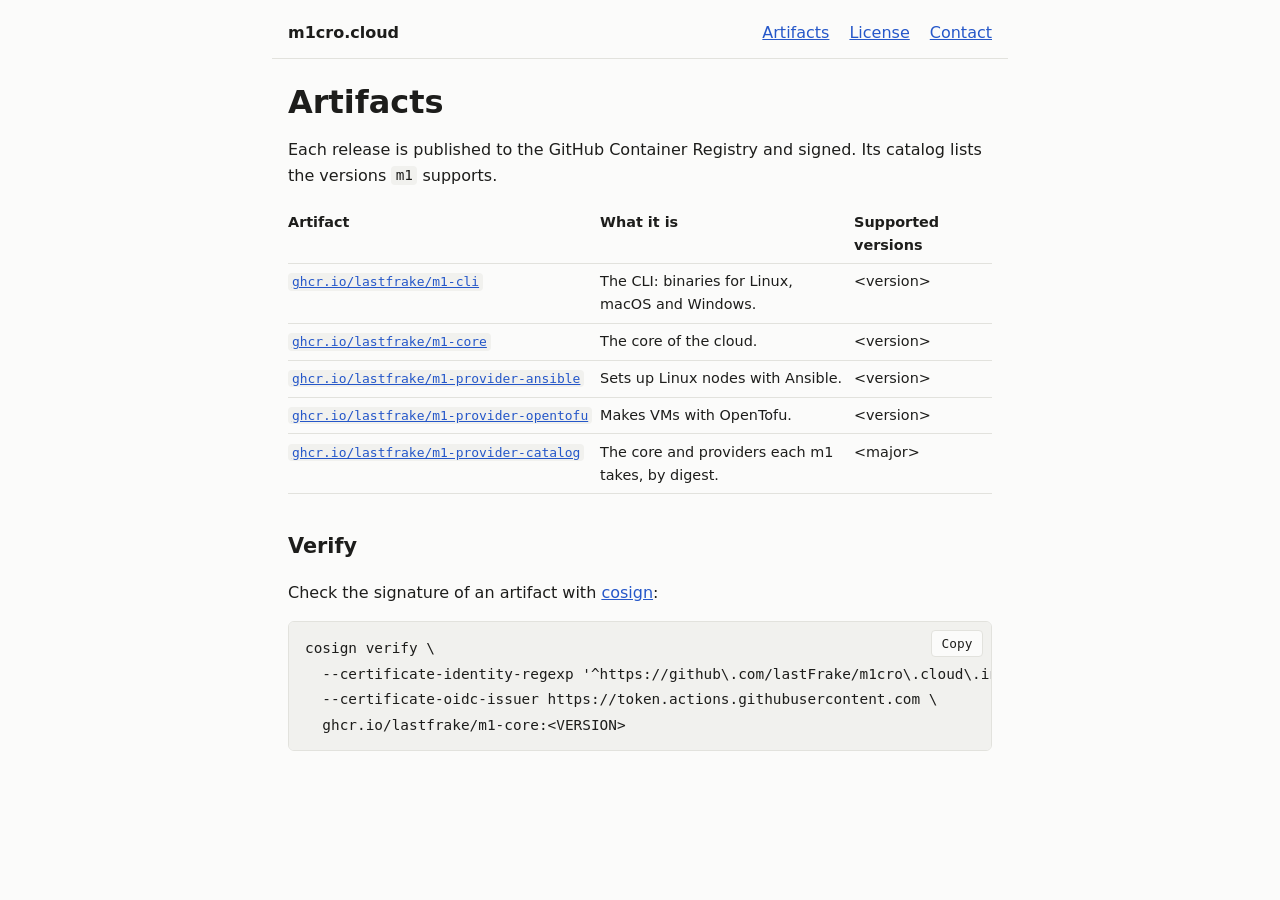
==== artifacts/index.html @ 774c159e "Publish the site" ====
<!doctype html>
<html lang="en">
  <head>
    <meta charset="utf-8" />
    <meta name="viewport" content="width=device-width, initial-scale=1" />
    <title>Artifacts · m1cro.cloud</title>
    <meta name="description" content="What a release of m1cro.cloud publishes, in the registry." />
    <link rel="stylesheet" href="/style.css" />
  </head>
  <body>
    <header>
      <a class="brand" href="/">m1cro.cloud</a>
      <nav>
        <a href="/artifacts/">Artifacts</a>
        <a href="/license/">License</a>
        <a href="/contact/">Contact</a>
      </nav>
    </header>
    <main>
<h1>Artifacts</h1>
<p>
  Each release is published to the GitHub Container Registry and signed. Its catalog lists the versions <code>m1</code>
  supports.
</p>
<table>
  <tr><th>Artifact</th><th>What it is</th><th>Supported versions</th></tr>
  <tr><td><a href="https://github.com/users/lastFrake/packages/container/package/m1-cli"><code>ghcr.io/lastfrake/m1-cli</code></a></td><td>The CLI: binaries for Linux, macOS and Windows.</td><td>&lt;version&gt;</td></tr>
  <tr><td><a href="https://github.com/users/lastFrake/packages/container/package/m1-core"><code>ghcr.io/lastfrake/m1-core</code></a></td><td>The core of the cloud.</td><td>&lt;version&gt;</td></tr>
  <tr><td><a href="https://github.com/users/lastFrake/packages/container/package/m1-provider-ansible"><code>ghcr.io/lastfrake/m1-provider-ansible</code></a></td><td>Sets up Linux nodes with Ansible.</td><td>&lt;version&gt;</td></tr>
  <tr><td><a href="https://github.com/users/lastFrake/packages/container/package/m1-provider-opentofu"><code>ghcr.io/lastfrake/m1-provider-opentofu</code></a></td><td>Makes VMs with OpenTofu.</td><td>&lt;version&gt;</td></tr>
  <tr><td><a href="https://github.com/users/lastFrake/packages/container/package/m1-provider-catalog"><code>ghcr.io/lastfrake/m1-provider-catalog</code></a></td><td>The core and providers each m1 takes, by digest.</td><td>&lt;major&gt;</td></tr>
</table>

<h2>Verify</h2>
<p>Check the signature of an artifact with <a href="https://docs.sigstore.dev/cosign/">cosign</a>:</p>
<pre class="cmd"><code>cosign verify \
  --certificate-identity-regexp '^https://github\.com/lastFrake/m1cro\.cloud\.internal/\.github/workflows/publish\.yml@refs/tags/' \
  --certificate-oidc-issuer https://token.actions.githubusercontent.com \
  ghcr.io/lastfrake/m1-core:&lt;VERSION&gt;</code></pre>

    </main>
    <script>
      // A copy button on each command.
      for (const pre of document.querySelectorAll('pre.cmd')) {
        const button = document.createElement('button')
        button.type = 'button'
        button.className = 'copy'
        button.textContent = 'Copy'
        button.addEventListener('click', async () => {
          await navigator.clipboard.writeText(pre.querySelector('code').textContent)
          button.textContent = 'Copied'
          setTimeout(() => (button.textContent = 'Copy'), 1500)
        })
        pre.append(button)
      }
    </script>
  </body>
</html>
---- style.css ----
:root {
  --bg: #fbfbfa;
  --fg: #1d1d1b;
  --muted: #5f5f5a;
  --line: #e2e2dd;
  --code-bg: #f1f1ee;
  --accent: #2557c9;
  color-scheme: light dark;
}
@media (prefers-color-scheme: dark) {
  :root {
    --bg: #161615;
    --fg: #e9e9e4;
    --muted: #a3a39c;
    --line: #2e2e2b;
    --code-bg: #20201e;
    --accent: #7ea2ff;
  }
}
* {
  box-sizing: border-box;
}
body {
  margin: 0;
  background: var(--bg);
  color: var(--fg);
  font: 16px/1.6 system-ui, -apple-system, 'Segoe UI', Roboto, sans-serif;
}
header,
main {
  max-width: 46rem;
  margin: 0 auto;
  padding: 0 16px;
}
header {
  display: flex;
  flex-wrap: wrap;
  gap: 0.5rem 1.25rem;
  align-items: baseline;
  justify-content: space-between;
  padding-top: 1.25rem;
  padding-bottom: 0.75rem;
  border-bottom: 1px solid var(--line);
}
nav {
  display: flex;
  gap: 1.25rem;
}
.brand {
  font-weight: 700;
  color: var(--fg);
  text-decoration: none;
}
main {
  padding-bottom: 3rem;
}
a {
  color: var(--accent);
}
h1 {
  font-size: 2rem;
  line-height: 1.2;
  margin: 1.5rem 0 1rem;
}
h2 {
  font-size: 1.3rem;
  margin: 2.25rem 0 0.5rem;
}
.lead {
  font-size: 1.15rem;
}
.muted {
  color: var(--muted);
}
code {
  font: 0.9em ui-monospace, 'Cascadia Code', Menlo, Consolas, monospace;
  background: var(--code-bg);
  padding: 0.1em 0.3em;
  border-radius: 4px;
}
pre {
  position: relative;
  background: var(--code-bg);
  border: 1px solid var(--line);
  border-radius: 6px;
  padding: 0.8rem 1rem;
  overflow-x: auto;
}
pre code {
  background: none;
  padding: 0;
}
pre.cmd {
  padding-right: 4.5rem;
}
.copy {
  position: absolute;
  top: 0.5rem;
  right: 0.5rem;
  font: inherit;
  font-size: 0.8rem;
  padding: 0.15rem 0.6rem;
  border: 1px solid var(--line);
  border-radius: 4px;
  background: var(--bg);
  color: var(--fg);
  cursor: pointer;
}
table {
  width: 100%;
  border-collapse: collapse;
  font-size: 0.9rem;
}
th,
td {
  text-align: left;
  vertical-align: top;
  padding: 0.4rem 0.5rem 0.4rem 0;
  border-bottom: 1px solid var(--line);
}
td code {
  white-space: nowrap;
}
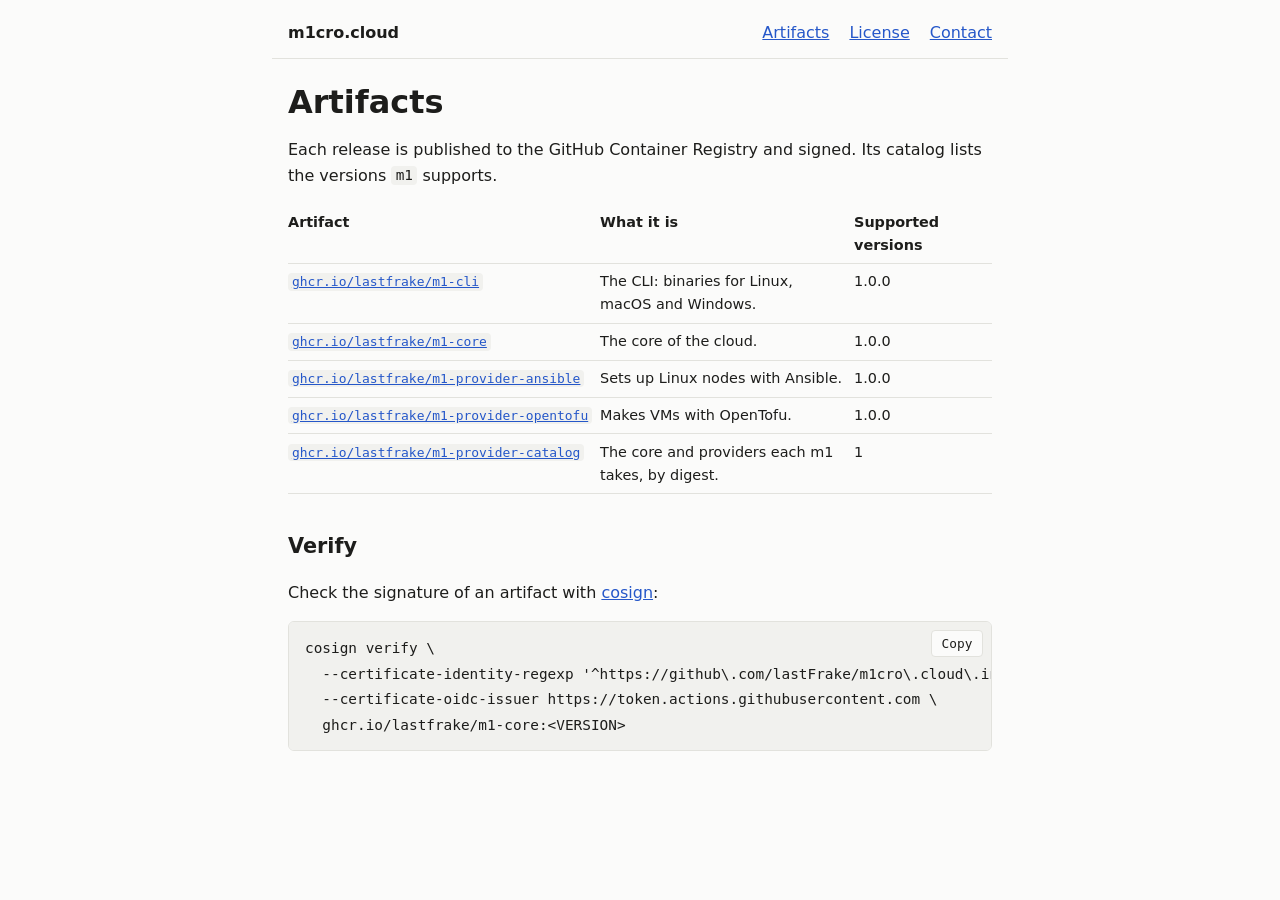
==== commit df7abc08: "Publish the site" ====
--- a/artifacts/index.html
+++ b/artifacts/index.html
@@ -24,11 +24,11 @@
 </p>
 <table>
   <tr><th>Artifact</th><th>What it is</th><th>Supported versions</th></tr>
-  <tr><td><a href="https://github.com/users/lastFrake/packages/container/package/m1-cli"><code>ghcr.io/lastfrake/m1-cli</code></a></td><td>The CLI: binaries for Linux, macOS and Windows.</td><td>&lt;version&gt;</td></tr>
-  <tr><td><a href="https://github.com/users/lastFrake/packages/container/package/m1-core"><code>ghcr.io/lastfrake/m1-core</code></a></td><td>The core of the cloud.</td><td>&lt;version&gt;</td></tr>
-  <tr><td><a href="https://github.com/users/lastFrake/packages/container/package/m1-provider-ansible"><code>ghcr.io/lastfrake/m1-provider-ansible</code></a></td><td>Sets up Linux nodes with Ansible.</td><td>&lt;version&gt;</td></tr>
-  <tr><td><a href="https://github.com/users/lastFrake/packages/container/package/m1-provider-opentofu"><code>ghcr.io/lastfrake/m1-provider-opentofu</code></a></td><td>Makes VMs with OpenTofu.</td><td>&lt;version&gt;</td></tr>
-  <tr><td><a href="https://github.com/users/lastFrake/packages/container/package/m1-provider-catalog"><code>ghcr.io/lastfrake/m1-provider-catalog</code></a></td><td>The core and providers each m1 takes, by digest.</td><td>&lt;major&gt;</td></tr>
+  <tr><td><a href="https://github.com/users/lastFrake/packages/container/package/m1-cli"><code>ghcr.io/lastfrake/m1-cli</code></a></td><td>The CLI: binaries for Linux, macOS and Windows.</td><td>1.0.0</td></tr>
+  <tr><td><a href="https://github.com/users/lastFrake/packages/container/package/m1-core"><code>ghcr.io/lastfrake/m1-core</code></a></td><td>The core of the cloud.</td><td>1.0.0</td></tr>
+  <tr><td><a href="https://github.com/users/lastFrake/packages/container/package/m1-provider-ansible"><code>ghcr.io/lastfrake/m1-provider-ansible</code></a></td><td>Sets up Linux nodes with Ansible.</td><td>1.0.0</td></tr>
+  <tr><td><a href="https://github.com/users/lastFrake/packages/container/package/m1-provider-opentofu"><code>ghcr.io/lastfrake/m1-provider-opentofu</code></a></td><td>Makes VMs with OpenTofu.</td><td>1.0.0</td></tr>
+  <tr><td><a href="https://github.com/users/lastFrake/packages/container/package/m1-provider-catalog"><code>ghcr.io/lastfrake/m1-provider-catalog</code></a></td><td>The core and providers each m1 takes, by digest.</td><td>1</td></tr>
 </table>
 
 <h2>Verify</h2>
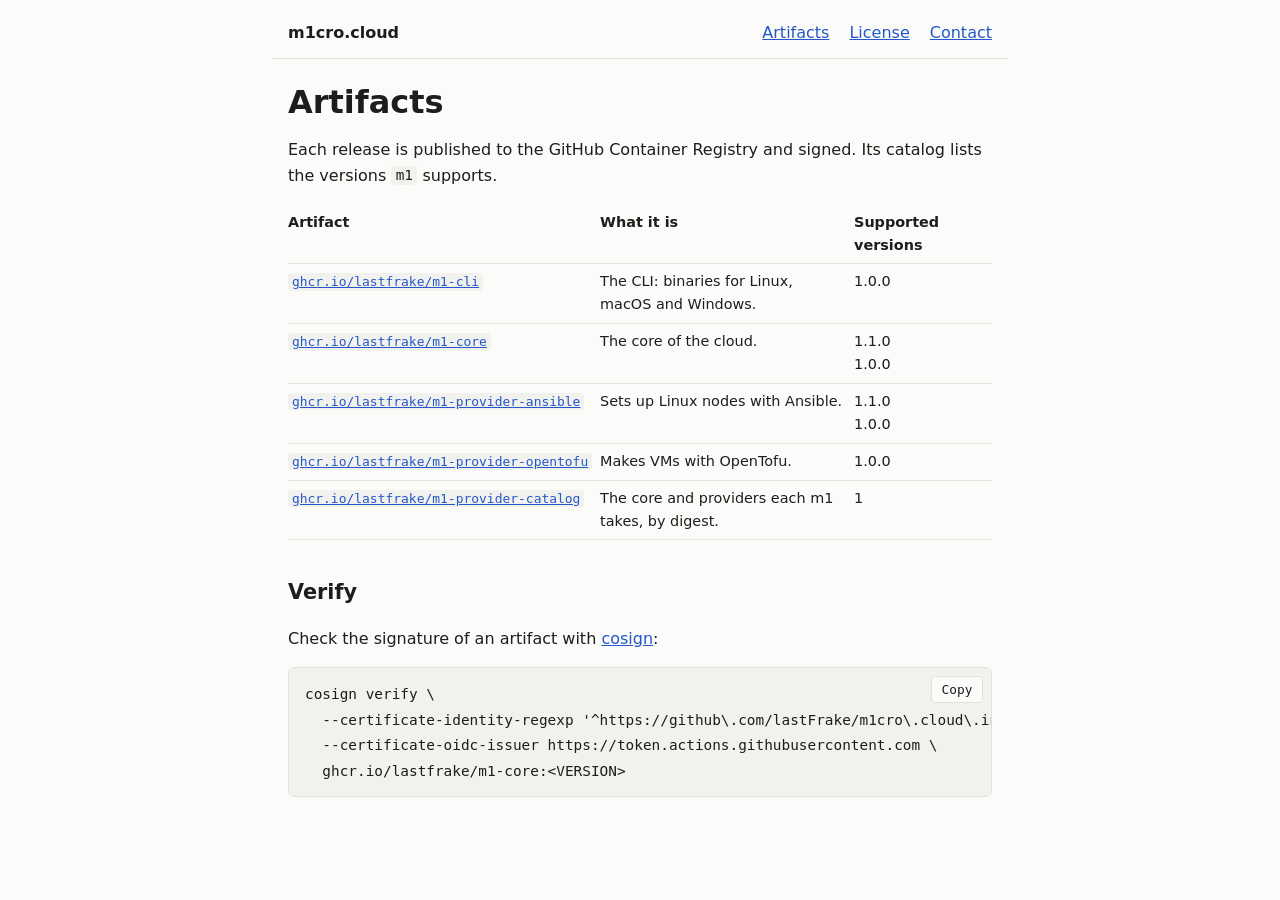
==== commit c2675237: "Publish the site" ====
--- a/artifacts/index.html
+++ b/artifacts/index.html
@@ -25,8 +25,8 @@
 <table>
   <tr><th>Artifact</th><th>What it is</th><th>Supported versions</th></tr>
   <tr><td><a href="https://github.com/users/lastFrake/packages/container/package/m1-cli"><code>ghcr.io/lastfrake/m1-cli</code></a></td><td>The CLI: binaries for Linux, macOS and Windows.</td><td>1.0.0</td></tr>
-  <tr><td><a href="https://github.com/users/lastFrake/packages/container/package/m1-core"><code>ghcr.io/lastfrake/m1-core</code></a></td><td>The core of the cloud.</td><td>1.0.0</td></tr>
-  <tr><td><a href="https://github.com/users/lastFrake/packages/container/package/m1-provider-ansible"><code>ghcr.io/lastfrake/m1-provider-ansible</code></a></td><td>Sets up Linux nodes with Ansible.</td><td>1.0.0</td></tr>
+  <tr><td><a href="https://github.com/users/lastFrake/packages/container/package/m1-core"><code>ghcr.io/lastfrake/m1-core</code></a></td><td>The core of the cloud.</td><td>1.1.0<br />1.0.0</td></tr>
+  <tr><td><a href="https://github.com/users/lastFrake/packages/container/package/m1-provider-ansible"><code>ghcr.io/lastfrake/m1-provider-ansible</code></a></td><td>Sets up Linux nodes with Ansible.</td><td>1.1.0<br />1.0.0</td></tr>
   <tr><td><a href="https://github.com/users/lastFrake/packages/container/package/m1-provider-opentofu"><code>ghcr.io/lastfrake/m1-provider-opentofu</code></a></td><td>Makes VMs with OpenTofu.</td><td>1.0.0</td></tr>
   <tr><td><a href="https://github.com/users/lastFrake/packages/container/package/m1-provider-catalog"><code>ghcr.io/lastfrake/m1-provider-catalog</code></a></td><td>The core and providers each m1 takes, by digest.</td><td>1</td></tr>
 </table>
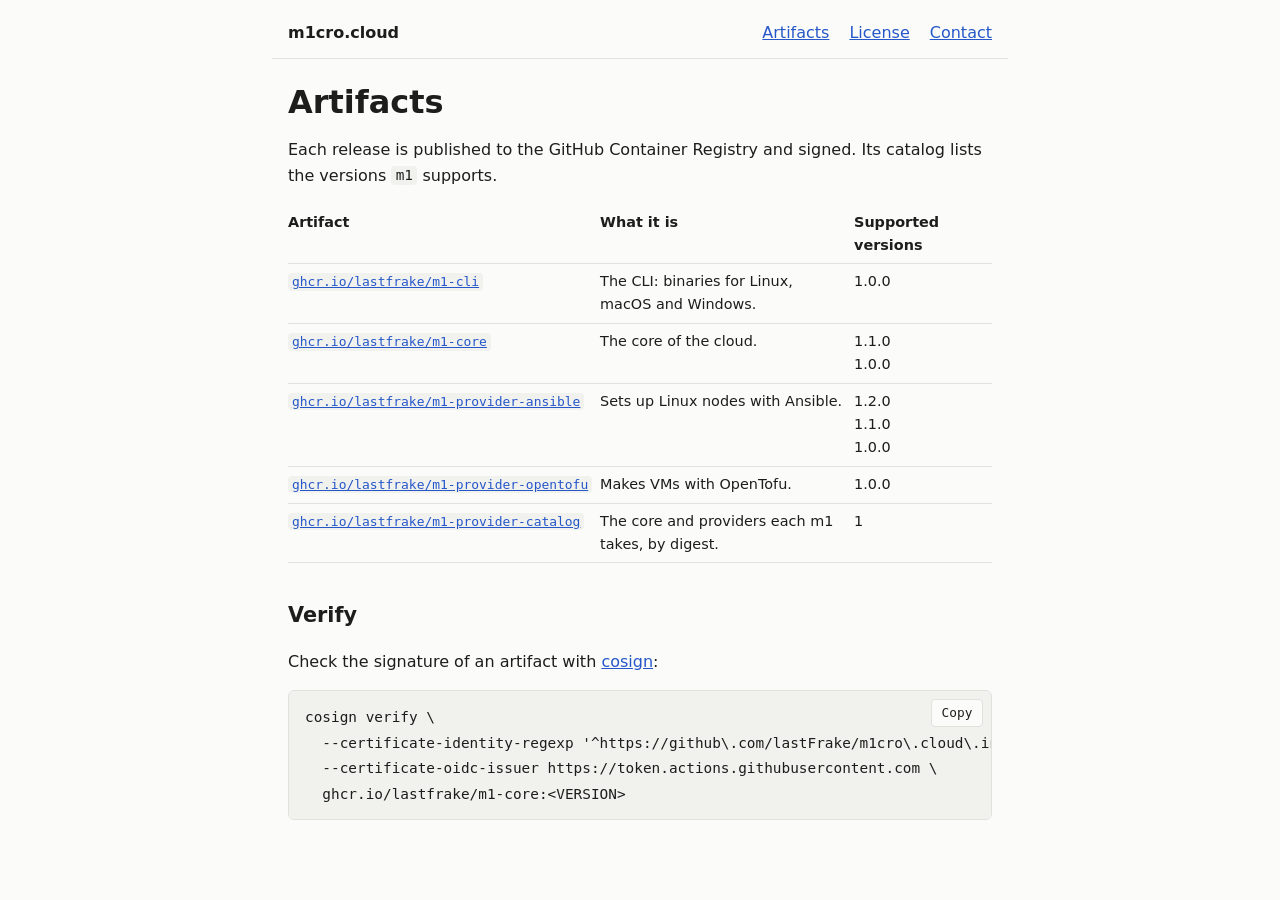
==== commit 56325f83: "Publish the site" ====
--- a/artifacts/index.html
+++ b/artifacts/index.html
@@ -26,7 +26,7 @@
   <tr><th>Artifact</th><th>What it is</th><th>Supported versions</th></tr>
   <tr><td><a href="https://github.com/users/lastFrake/packages/container/package/m1-cli"><code>ghcr.io/lastfrake/m1-cli</code></a></td><td>The CLI: binaries for Linux, macOS and Windows.</td><td>1.0.0</td></tr>
   <tr><td><a href="https://github.com/users/lastFrake/packages/container/package/m1-core"><code>ghcr.io/lastfrake/m1-core</code></a></td><td>The core of the cloud.</td><td>1.1.0<br />1.0.0</td></tr>
-  <tr><td><a href="https://github.com/users/lastFrake/packages/container/package/m1-provider-ansible"><code>ghcr.io/lastfrake/m1-provider-ansible</code></a></td><td>Sets up Linux nodes with Ansible.</td><td>1.1.0<br />1.0.0</td></tr>
+  <tr><td><a href="https://github.com/users/lastFrake/packages/container/package/m1-provider-ansible"><code>ghcr.io/lastfrake/m1-provider-ansible</code></a></td><td>Sets up Linux nodes with Ansible.</td><td>1.2.0<br />1.1.0<br />1.0.0</td></tr>
   <tr><td><a href="https://github.com/users/lastFrake/packages/container/package/m1-provider-opentofu"><code>ghcr.io/lastfrake/m1-provider-opentofu</code></a></td><td>Makes VMs with OpenTofu.</td><td>1.0.0</td></tr>
   <tr><td><a href="https://github.com/users/lastFrake/packages/container/package/m1-provider-catalog"><code>ghcr.io/lastfrake/m1-provider-catalog</code></a></td><td>The core and providers each m1 takes, by digest.</td><td>1</td></tr>
 </table>
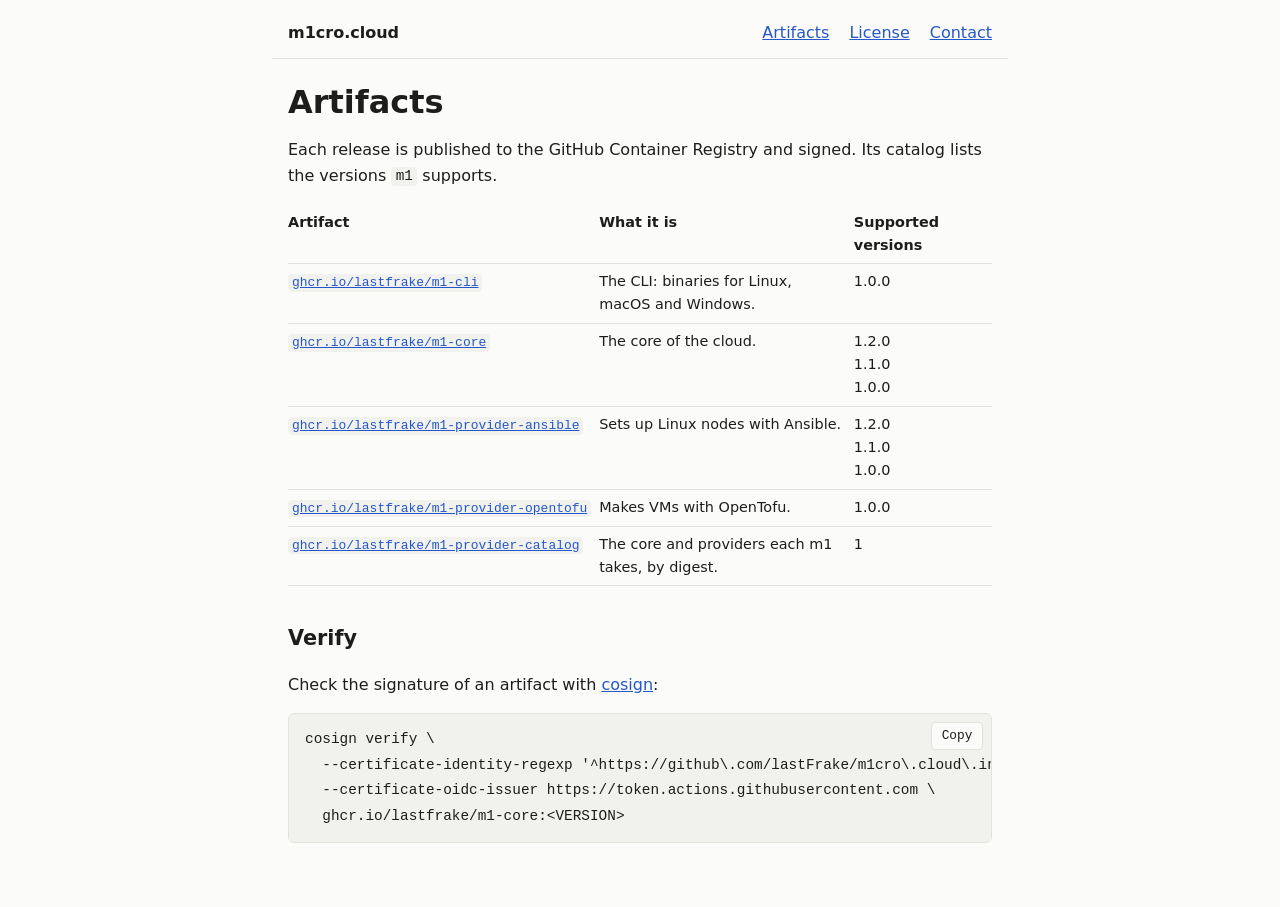
==== commit 7f278407: "Publish the site" ====
--- a/artifacts/index.html
+++ b/artifacts/index.html
@@ -25,7 +25,7 @@
 <table>
   <tr><th>Artifact</th><th>What it is</th><th>Supported versions</th></tr>
   <tr><td><a href="https://github.com/users/lastFrake/packages/container/package/m1-cli"><code>ghcr.io/lastfrake/m1-cli</code></a></td><td>The CLI: binaries for Linux, macOS and Windows.</td><td>1.0.0</td></tr>
-  <tr><td><a href="https://github.com/users/lastFrake/packages/container/package/m1-core"><code>ghcr.io/lastfrake/m1-core</code></a></td><td>The core of the cloud.</td><td>1.1.0<br />1.0.0</td></tr>
+  <tr><td><a href="https://github.com/users/lastFrake/packages/container/package/m1-core"><code>ghcr.io/lastfrake/m1-core</code></a></td><td>The core of the cloud.</td><td>1.2.0<br />1.1.0<br />1.0.0</td></tr>
   <tr><td><a href="https://github.com/users/lastFrake/packages/container/package/m1-provider-ansible"><code>ghcr.io/lastfrake/m1-provider-ansible</code></a></td><td>Sets up Linux nodes with Ansible.</td><td>1.2.0<br />1.1.0<br />1.0.0</td></tr>
   <tr><td><a href="https://github.com/users/lastFrake/packages/container/package/m1-provider-opentofu"><code>ghcr.io/lastfrake/m1-provider-opentofu</code></a></td><td>Makes VMs with OpenTofu.</td><td>1.0.0</td></tr>
   <tr><td><a href="https://github.com/users/lastFrake/packages/container/package/m1-provider-catalog"><code>ghcr.io/lastfrake/m1-provider-catalog</code></a></td><td>The core and providers each m1 takes, by digest.</td><td>1</td></tr>
